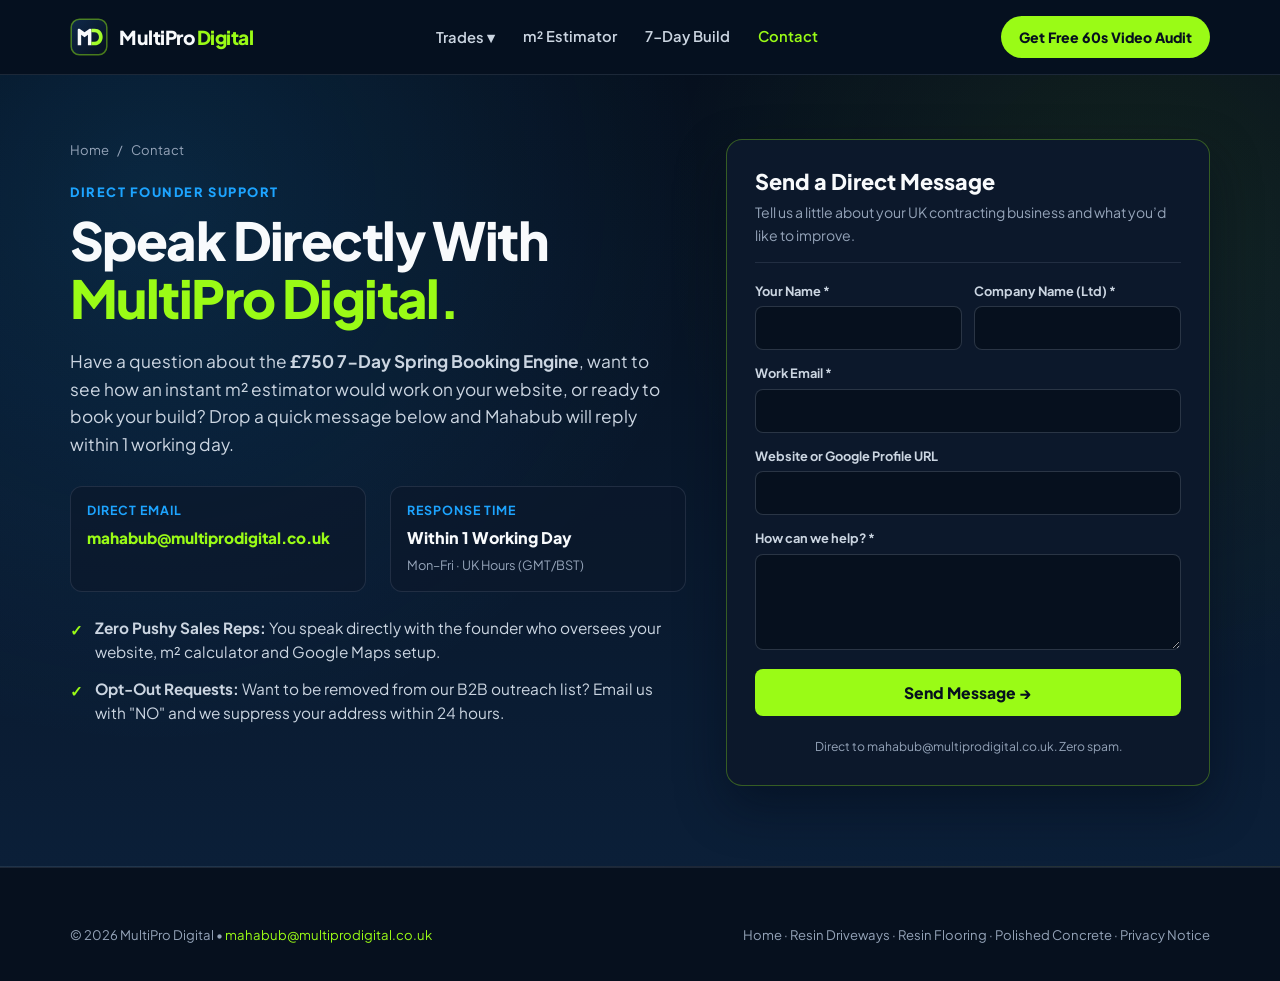
==== contact/index.html @ e1472731 "Remove FAQ from top nav and add dedicated UK Contact page (/contact/)" ====
<!DOCTYPE html>
<html lang="en-GB">
<head>
  <meta charset="UTF-8">
  <meta name="viewport" content="width=device-width, initial-scale=1.0">
  <title>Contact MultiPro Digital | UK Resin Driveway &amp; Flooring Web Specialists</title>
  <meta name="description" content="Get in touch with MultiPro Digital regarding our £750 7-Day Spring Booking Engine, live m² cost estimators, or a free 60-second video audit for your UK surface contracting business.">
  <link rel="canonical" href="https://multiprodigital.co.uk/contact/">
  <link rel="icon" type="image/svg+xml" href="/favicon.svg">
  <link rel="icon" href="/favicon.ico" sizes="any">
  <link rel="apple-touch-icon" href="/apple-touch-icon.png">
  <link rel="preconnect" href="https://fonts.googleapis.com">
  <link rel="preconnect" href="https://fonts.gstatic.com" crossorigin>
  <link href="https://fonts.googleapis.com/css2?family=Plus+Jakarta+Sans:wght@500;600;700;800&display=optional" rel="stylesheet">
  <link rel="stylesheet" href="/styles.css">

  <script type="application/ld+json">
  {
    "@context": "https://schema.org",
    "@type": "BreadcrumbList",
    "itemListElement": [
      { "@type": "ListItem", "position": 1, "name": "Home", "item": "https://multiprodigital.co.uk/" },
      { "@type": "ListItem", "position": 2, "name": "Contact", "item": "https://multiprodigital.co.uk/contact/" }
    ]
  }
  </script>
</head>
<body>
  <header class="site-header">
    <div class="container header-inner">
      <a href="/" class="brand" aria-label="MultiPro Digital Home">
        <img src="/favicon.svg" alt="" width="38" height="38" class="brand-icon" aria-hidden="true">
        <span>MultiPro <span class="brand-accent">Digital</span></span>
      </a>

      <nav class="nav-links" data-nav-links>
        <div class="nav-dropdown">
          <button type="button" class="nav-dropdown-trigger" aria-haspopup="true">Trades ▾</button>
          <div class="nav-dropdown-menu">
            <a href="/resin-driveways/">Resin-Bound Driveways</a>
            <a href="/resin-flooring/">Resin &amp; Epoxy Flooring</a>
            <a href="/polished-concrete/">Polished Concrete &amp; Microcement</a>
          </div>
        </div>
        <a href="/#estimator">m² Estimator</a>
        <a href="/#offer">7-Day Build</a>
        <a href="/contact/" class="active">Contact</a>
      </nav>

      <a href="/#audit" class="header-cta">Get Free 60s Video Audit</a>
      <button class="menu-toggle" type="button" aria-label="Toggle Menu" aria-expanded="false" data-menu-toggle>☰</button>
    </div>
  </header>

  <main>
    <section class="hero">
      <div class="container hero-grid">
        <div>
          <nav class="breadcrumbs" aria-label="Breadcrumb">
            <a href="/">Home</a> <span>/</span> <span>Contact</span>
          </nav>
          <span class="section-kicker">Direct Founder Support</span>
          <h1>Speak Directly With <span class="accent">MultiPro Digital.</span></h1>
          <p class="hero-lead">
            Have a question about the <strong>£750 7-Day Spring Booking Engine</strong>, want to see how an instant m² estimator would work on your website, or ready to book your build? Drop a quick message below and Mahabub will reply within 1 working day.
          </p>

          <div class="grid-2" style="margin-top:24px;">
            <div class="trust-metric">
              <span style="display:block;font-size:0.78rem;text-transform:uppercase;letter-spacing:0.08em;color:var(--trust-blue);font-weight:700;margin-bottom:4px;">Direct Email</span>
              <a href="mailto:mahabub@multiprodigital.co.uk" style="font-size:0.96rem;font-weight:800;color:var(--brand-lime);word-break:break-word;">mahabub@multiprodigital.co.uk</a>
            </div>
            <div class="trust-metric">
              <span style="display:block;font-size:0.78rem;text-transform:uppercase;letter-spacing:0.08em;color:var(--trust-blue);font-weight:700;margin-bottom:4px;">Response Time</span>
              <strong style="font-size:1rem;">Within 1 Working Day</strong>
              <span>Mon–Fri · UK Hours (GMT/BST)</span>
            </div>
          </div>

          <ul class="hero-bullets" style="margin-top:24px;">
            <li><span class="check-icon">✓</span><span><strong>Zero Pushy Sales Reps:</strong> You speak directly with the founder who oversees your website, m² calculator and Google Maps setup.</span></li>
            <li><span class="check-icon">✓</span><span><strong>Opt-Out Requests:</strong> Want to be removed from our B2B outreach list? Email us with "NO" and we suppress your address within 24 hours.</span></li>
          </ul>
        </div>

        <aside class="audit-card">
          <div class="audit-card-header">
            <h2>Send a Direct Message</h2>
            <p>Tell us a little about your UK contracting business and what you’d like to improve.</p>
          </div>

          <form class="form-grid" data-audit-form>
            <input type="hidden" name="_subject" value="New Contact Enquiry (multiprodigital.co.uk/contact)">
            <input type="hidden" name="_template" value="table">
            <input type="hidden" name="_ts" value="">
            <input type="text" name="_honey" class="hp-field" aria-hidden="true" aria-label="Leave blank" tabindex="-1" autocomplete="off">

            <div class="form-row-2">
              <div class="form-field">
                <label for="name">Your Name *</label>
                <input id="name" name="Name" type="text" required>
              </div>
              <div class="form-field">
                <label for="company">Company Name (Ltd) *</label>
                <input id="company" name="Company" type="text" required>
              </div>
            </div>

            <div class="form-field">
              <label for="email">Work Email *</label>
              <input id="email" name="Email" type="email" required>
            </div>

            <div class="form-field">
              <label for="website">Website or Google Profile URL</label>
              <input id="website" name="Website" type="text">
            </div>

            <div class="form-field">
              <label for="message">How can we help? *</label>
              <textarea id="message" name="Message" rows="4" required style="width:100%;padding:11px 13px;background:var(--navy-deep);border:1px solid rgba(148,163,184,0.25);border-radius:var(--radius-sm);color:var(--text-primary);font-size:0.92rem;font-family:inherit;resize:vertical;"></textarea>
            </div>

            <button type="submit" class="btn-primary">Send Message&nbsp;→</button>
            <p class="form-footnote">Direct to mahabub@multiprodigital.co.uk. Zero spam.</p>
            <div class="form-feedback" data-form-feedback></div>
          </form>
        </aside>
      </div>
    </section>
  </main>

  <footer class="site-footer">
    <div class="container">
      <div class="footer-bottom">
        <span>© 2026 MultiPro Digital • <a href="mailto:mahabub@multiprodigital.co.uk" style="color:var(--brand-lime);">mahabub@multiprodigital.co.uk</a></span>
        <span><a href="/">Home</a> · <a href="/resin-driveways/">Resin Driveways</a> · <a href="/resin-flooring/">Resin Flooring</a> · <a href="/polished-concrete/">Polished Concrete</a> · <a href="/privacy-policy/">Privacy Notice</a></span>
      </div>
    </div>
  </footer>

  <script src="/app.js" defer></script>
</body>
</html>
---- styles.css ----
:root {
  --navy-bg: #0b1f38;
  --navy-deep: #06101e;
  --slate-card: #0c182b;
  --slate-border: rgba(148, 163, 184, 0.16);
  --brand-lime: #9afb16;
  --brand-lime-hover: #b2ff4a;
  --trust-blue: #1da4ff;
  --text-primary: #f8fafc;
  --text-secondary: #cbd5e1;
  --text-muted: #94a3b8;
  --danger: #ef4444;
  --radius-lg: 16px;
  --radius-md: 12px;
  --radius-sm: 8px;
  --shadow-card: 0 20px 50px rgba(2, 8, 23, 0.45);
  --max-width: 1180px;
}

*, *::before, *::after {
  box-sizing: border-box;
  margin: 0;
  padding: 0;
}

html {
  scroll-behavior: smooth;
  font-size: 16px;
}

body {
  font-family: 'Plus Jakarta Sans', 'Inter', -apple-system, BlinkMacSystemFont, 'Segoe UI', Roboto, sans-serif;
  background-color: var(--navy-bg);
  color: var(--text-primary);
  line-height: 1.6;
  -webkit-font-smoothing: antialiased;
  overflow-x: hidden;
}

a {
  color: inherit;
  text-decoration: none;
}

img {
  max-width: 100%;
  display: block;
}

.container {
  width: 100%;
  max-width: var(--max-width);
  margin: 0 auto;
  padding: 0 20px;
}

/* Header */
.site-header {
  position: sticky;
  top: 0;
  z-index: 100;
  background: rgba(6, 16, 30, 0.92);
  backdrop-filter: blur(14px);
  border-bottom: 1px solid var(--slate-border);
}

.header-inner {
  display: flex;
  align-items: center;
  justify-content: space-between;
  height: 74px;
  gap: 20px;
}

.brand {
  display: inline-flex;
  align-items: center;
  gap: 11px;
  font-weight: 800;
  font-size: 1.2rem;
  letter-spacing: -0.025em;
  color: var(--text-primary);
  white-space: nowrap;
}

.brand-icon {
  width: 38px;
  height: 38px;
  flex-shrink: 0;
  display: block;
}

.brand-accent {
  color: var(--brand-lime);
}

.nav-links {
  display: flex;
  align-items: center;
  gap: 28px;
  font-size: 0.92rem;
  font-weight: 600;
  color: var(--text-secondary);
}

.nav-links a:hover,
.nav-links a.active {
  color: var(--brand-lime);
}

.nav-dropdown {
  position: relative;
}

.nav-dropdown-trigger {
  background: transparent;
  border: none;
  color: var(--text-secondary);
  font-family: inherit;
  font-size: 0.92rem;
  font-weight: 600;
  cursor: pointer;
  display: inline-flex;
  align-items: center;
  gap: 5px;
  padding: 6px 0;
}

.nav-dropdown-trigger:hover {
  color: var(--brand-lime);
}

.nav-dropdown-menu {
  position: absolute;
  top: 100%;
  left: -12px;
  min-width: 240px;
  padding: 10px;
  margin-top: 6px;
  background: var(--navy-deep);
  border: 1px solid var(--slate-border);
  border-radius: var(--radius-md);
  box-shadow: var(--shadow-card);
  display: none;
  flex-direction: column;
  gap: 4px;
  z-index: 120;
}

.nav-dropdown-menu::before {
  content: "";
  position: absolute;
  top: -10px;
  left: 0;
  right: 0;
  height: 10px;
}

.nav-dropdown:hover .nav-dropdown-menu,
.nav-dropdown:focus-within .nav-dropdown-menu {
  display: flex;
}

.nav-dropdown-menu a {
  padding: 9px 12px;
  border-radius: 7px;
  font-size: 0.88rem;
  color: var(--text-secondary);
  transition: background 0.15s ease, color 0.15s ease;
}

.nav-dropdown-menu a:hover {
  background: rgba(154, 251, 22, 0.08);
  color: var(--brand-lime);
}

.header-cta {
  display: inline-flex;
  align-items: center;
  gap: 8px;
  padding: 10px 18px;
  background: var(--brand-lime);
  color: var(--navy-deep);
  font-weight: 800;
  font-size: 0.88rem;
  border-radius: 999px;
  transition: transform 0.15s ease, background 0.15s ease;
  white-space: nowrap;
}

.header-cta:hover {
  background: var(--brand-lime-hover);
  transform: translateY(-1px);
}

.menu-toggle {
  display: none;
  background: transparent;
  border: 1px solid var(--slate-border);
  color: var(--text-primary);
  padding: 8px 12px;
  border-radius: 8px;
  font-size: 1.1rem;
  cursor: pointer;
}

/* Badges & Pills */
.status-badge {
  display: inline-flex;
  align-items: center;
  gap: 10px;
  padding: 7px 14px;
  background: rgba(154, 251, 22, 0.1);
  border: 1px solid rgba(154, 251, 22, 0.32);
  border-radius: 999px;
  color: var(--brand-lime);
  font-size: 0.82rem;
  font-weight: 700;
  letter-spacing: 0.02em;
  margin-bottom: 20px;
}

.pulse-dot {
  width: 9px;
  height: 9px;
  border-radius: 50%;
  background: var(--brand-lime);
  box-shadow: 0 0 0 0 rgba(154, 251, 22, 0.7);
  animation: pulse 2s infinite;
}

@keyframes pulse {
  0% { box-shadow: 0 0 0 0 rgba(154, 251, 22, 0.7); }
  70% { box-shadow: 0 0 0 9px rgba(154, 251, 22, 0); }
  100% { box-shadow: 0 0 0 0 rgba(154, 251, 22, 0); }
}

.section-kicker {
  display: inline-block;
  font-size: 0.8rem;
  font-weight: 800;
  text-transform: uppercase;
  letter-spacing: 0.12em;
  color: var(--trust-blue);
  margin-bottom: 10px;
}

/* Hero */
.hero {
  padding: 64px 0 80px;
  background:
    radial-gradient(circle at 12% 15%, rgba(29, 164, 255, 0.14), transparent 42%),
    radial-gradient(circle at 88% 20%, rgba(154, 251, 22, 0.08), transparent 36%),
    linear-gradient(180deg, var(--navy-deep) 0%, var(--navy-bg) 100%);
  border-bottom: 1px solid var(--slate-border);
}

.hero-grid {
  display: grid;
  grid-template-columns: 1.12fr 0.88fr;
  gap: 40px;
  align-items: start;
}

.hero h1 {
  font-size: clamp(2.1rem, 4.1vw, 3.35rem);
  font-weight: 800;
  line-height: 1.1;
  letter-spacing: -0.03em;
  margin-bottom: 20px;
}

.hero h1 .accent {
  color: var(--brand-lime);
}

.hero-lead {
  font-size: 1.08rem;
  color: var(--text-secondary);
  margin-bottom: 28px;
  max-width: 600px;
}

.hero-bullets {
  list-style: none;
  display: grid;
  gap: 12px;
  margin-bottom: 30px;
}

.hero-bullets li {
  display: flex;
  align-items: flex-start;
  gap: 12px;
  color: var(--text-secondary);
  font-size: 0.96rem;
}

.check-icon {
  color: var(--brand-lime);
  font-weight: 900;
  flex-shrink: 0;
  margin-top: 2px;
}

.hero-trust-strip {
  display: grid;
  grid-template-columns: repeat(3, 1fr);
  gap: 14px;
  padding-top: 22px;
  border-top: 1px solid var(--slate-border);
}

.trust-metric {
  background: rgba(12, 24, 43, 0.72);
  border: 1px solid var(--slate-border);
  border-radius: var(--radius-md);
  padding: 14px 16px;
}

.trust-metric strong {
  display: block;
  font-size: 1.25rem;
  font-weight: 800;
  color: var(--text-primary);
}

.trust-metric span {
  font-size: 0.8rem;
  color: var(--text-muted);
}

/* Right-Aligned Hero Claim Form */
.audit-card {
  background: var(--slate-card);
  border: 1px solid rgba(154, 251, 22, 0.3);
  border-radius: var(--radius-lg);
  padding: 28px;
  box-shadow: var(--shadow-card);
  position: relative;
}

.audit-card-header {
  margin-bottom: 18px;
  padding-bottom: 16px;
  border-bottom: 1px solid var(--slate-border);
}

.audit-card-header h2 {
  font-size: 1.35rem;
  font-weight: 800;
  line-height: 1.25;
  margin-bottom: 6px;
}

.audit-card-header p {
  font-size: 0.88rem;
  color: var(--text-muted);
}

.form-grid {
  display: grid;
  gap: 13px;
}

.form-row-2 {
  display: grid;
  grid-template-columns: 1fr 1fr;
  gap: 12px;
}

.form-field label {
  display: block;
  font-size: 0.8rem;
  font-weight: 700;
  color: var(--text-secondary);
  margin-bottom: 5px;
}

.form-field input,
.form-field select {
  width: 100%;
  height: 44px;
  padding: 10px 13px;
  background: var(--navy-deep);
  border: 1px solid rgba(148, 163, 184, 0.25);
  border-radius: var(--radius-sm);
  color: var(--text-primary);
  font-size: 0.91rem;
  font-family: inherit;
  transition: border-color 0.15s ease, box-shadow 0.15s ease;
}

.form-field input:focus,
.form-field select:focus {
  outline: none;
  border-color: var(--brand-lime);
  box-shadow: 0 0 0 3px rgba(154, 251, 22, 0.14);
}

.btn-primary {
  width: 100%;
  padding: 14px 20px;
  background: var(--brand-lime);
  color: var(--navy-deep);
  border: none;
  border-radius: var(--radius-sm);
  font-family: inherit;
  font-size: 0.98rem;
  font-weight: 800;
  cursor: pointer;
  transition: transform 0.15s ease, background 0.15s ease;
  display: inline-flex;
  align-items: center;
  justify-content: center;
  gap: 8px;
}

.btn-primary:hover {
  background: var(--brand-lime-hover);
  transform: translateY(-1px);
}

.btn-secondary {
  display: inline-flex;
  align-items: center;
  justify-content: center;
  gap: 8px;
  padding: 13px 22px;
  background: transparent;
  color: var(--text-primary);
  border: 1px solid rgba(29, 164, 255, 0.45);
  border-radius: var(--radius-sm);
  font-weight: 700;
  font-size: 0.94rem;
  transition: background 0.15s ease, border-color 0.15s ease;
}

.btn-secondary:hover {
  background: rgba(29, 164, 255, 0.12);
  border-color: var(--trust-blue);
}

.form-footnote {
  font-size: 0.76rem;
  color: var(--text-muted);
  text-align: center;
  margin-top: 8px;
}

.form-feedback {
  display: none;
  margin-top: 14px;
  padding: 14px;
  border-radius: var(--radius-sm);
  font-size: 0.88rem;
  font-weight: 600;
}

.form-feedback.success {
  display: block;
  background: rgba(154, 251, 22, 0.12);
  border: 1px solid rgba(154, 251, 22, 0.4);
  color: var(--brand-lime);
}

.form-feedback.error {
  display: block;
  background: rgba(239, 68, 68, 0.12);
  border: 1px solid rgba(239, 68, 68, 0.4);
  color: #fca5a5;
}

.hp-field {
  position: absolute;
  left: -9999px;
  opacity: 0;
  pointer-events: none;
}

/* Sections */
.section {
  padding: 80px 0;
}

.section-dark {
  background: var(--navy-deep);
  border-top: 1px solid var(--slate-border);
  border-bottom: 1px solid var(--slate-border);
}

.section-header {
  max-width: 720px;
  margin-bottom: 44px;
}

.section-header.center {
  text-align: center;
  margin-left: auto;
  margin-right: auto;
}

.section-header h2 {
  font-size: clamp(1.75rem, 3vw, 2.45rem);
  font-weight: 800;
  line-height: 1.18;
  letter-spacing: -0.025em;
  margin-bottom: 14px;
}

.section-header p {
  color: var(--text-secondary);
  font-size: 1.02rem;
}

/* Estimator Widget */
.estimator-shell {
  background: var(--slate-card);
  border: 1px solid rgba(29, 164, 255, 0.28);
  border-radius: var(--radius-lg);
  padding: 34px;
  box-shadow: var(--shadow-card);
}

.trade-tabs {
  display: flex;
  flex-wrap: wrap;
  gap: 10px;
  margin-bottom: 28px;
}

.trade-tab {
  padding: 10px 18px;
  background: var(--navy-deep);
  border: 1px solid var(--slate-border);
  border-radius: 999px;
  color: var(--text-secondary);
  font-family: inherit;
  font-size: 0.88rem;
  font-weight: 700;
  cursor: pointer;
  transition: all 0.15s ease;
}

.trade-tab.active {
  background: var(--brand-lime);
  color: var(--navy-deep);
  border-color: var(--brand-lime);
}

.estimator-grid {
  display: grid;
  grid-template-columns: 1.15fr 0.85fr;
  gap: 32px;
  align-items: center;
}

.est-controls {
  display: grid;
  gap: 22px;
}

.est-label-row {
  display: flex;
  justify-content: space-between;
  align-items: baseline;
  margin-bottom: 8px;
}

.est-label-row label {
  font-size: 0.9rem;
  font-weight: 700;
  color: var(--text-secondary);
}

.est-area-readout {
  font-size: 1.35rem;
  font-weight: 800;
  color: var(--brand-lime);
}

.range-slider {
  width: 100%;
  accent-color: var(--brand-lime);
  height: 8px;
  cursor: pointer;
}

.range-scale {
  display: flex;
  justify-content: space-between;
  font-size: 0.78rem;
  color: var(--text-muted);
  margin-top: 6px;
}

.spec-options {
  display: grid;
  grid-template-columns: 1fr 1fr;
  gap: 10px;
  min-height: 76px;
}

.spec-btn {
  padding: 12px 14px;
  background: var(--navy-deep);
  border: 1px solid var(--slate-border);
  border-radius: var(--radius-sm);
  color: var(--text-secondary);
  text-align: left;
  cursor: pointer;
  font-family: inherit;
  transition: all 0.15s ease;
}

.spec-btn strong {
  display: block;
  font-size: 0.88rem;
  color: var(--text-primary);
  margin-bottom: 2px;
}

.spec-btn span {
  font-size: 0.76rem;
  color: var(--text-muted);
}

.spec-btn.active {
  border-color: var(--trust-blue);
  background: rgba(29, 164, 255, 0.1);
}

.est-output {
  background: var(--navy-deep);
  border: 1px solid rgba(154, 251, 22, 0.28);
  border-radius: var(--radius-md);
  padding: 28px;
  text-align: center;
}

.est-output-tag {
  font-size: 0.78rem;
  font-weight: 800;
  text-transform: uppercase;
  letter-spacing: 0.1em;
  color: var(--trust-blue);
  margin-bottom: 8px;
}

.est-price-range {
  font-size: clamp(1.9rem, 3.2vw, 2.55rem);
  font-weight: 900;
  color: var(--brand-lime);
  letter-spacing: -0.02em;
  margin-bottom: 8px;
}

.est-rate-detail {
  font-size: 0.88rem;
  color: var(--text-secondary);
  margin-bottom: 18px;
}

.est-why-box {
  background: rgba(29, 164, 255, 0.08);
  border: 1px solid rgba(29, 164, 255, 0.22);
  border-radius: var(--radius-sm);
  padding: 13px;
  font-size: 0.84rem;
  color: var(--text-secondary);
  margin-bottom: 20px;
  text-align: left;
  min-height: 76px;
}

/* Cards & Grids */
.grid-3 {
  display: grid;
  grid-template-columns: repeat(3, 1fr);
  gap: 22px;
}

.grid-2 {
  display: grid;
  grid-template-columns: repeat(2, 1fr);
  gap: 24px;
}

.card {
  background: var(--slate-card);
  border: 1px solid var(--slate-border);
  border-radius: var(--radius-lg);
  padding: 28px;
  display: flex;
  flex-direction: column;
  justify-content: space-between;
  transition: transform 0.18s ease, border-color 0.18s ease;
}

.card:hover {
  transform: translateY(-3px);
  border-color: rgba(154, 251, 22, 0.35);
}

.card-tag {
  display: inline-block;
  font-size: 0.75rem;
  font-weight: 800;
  text-transform: uppercase;
  letter-spacing: 0.08em;
  color: var(--brand-lime);
  background: rgba(154, 251, 22, 0.08);
  padding: 5px 10px;
  border-radius: 6px;
  margin-bottom: 14px;
  width: fit-content;
}

.card h3 {
  font-size: 1.25rem;
  font-weight: 800;
  margin-bottom: 10px;
}

.card p {
  font-size: 0.94rem;
  color: var(--text-secondary);
  margin-bottom: 18px;
}

.card-link {
  color: var(--trust-blue);
  font-weight: 700;
  font-size: 0.92rem;
  display: inline-flex;
  align-items: center;
  gap: 6px;
}

.card-link:hover {
  color: var(--brand-lime);
}

/* £750 Offer Box */
.offer-shell {
  background: linear-gradient(145deg, var(--slate-card), var(--navy-deep));
  border: 2px solid rgba(154, 251, 22, 0.45);
  border-radius: var(--radius-lg);
  padding: 40px;
  box-shadow: var(--shadow-card);
}

.offer-top {
  display: flex;
  flex-wrap: wrap;
  justify-content: space-between;
  align-items: center;
  gap: 20px;
  padding-bottom: 26px;
  margin-bottom: 28px;
  border-bottom: 1px solid var(--slate-border);
}

.price-tag {
  text-align: right;
}

.price-tag .price {
  font-size: 2.8rem;
  font-weight: 900;
  color: var(--brand-lime);
  line-height: 1;
}

.price-tag .terms {
  display: block;
  font-size: 0.85rem;
  color: var(--text-secondary);
  margin-top: 6px;
}

.sprint-steps {
  display: grid;
  grid-template-columns: repeat(4, 1fr);
  gap: 16px;
  margin-bottom: 28px;
}

.sprint-step {
  background: rgba(6, 16, 30, 0.72);
  border: 1px solid var(--slate-border);
  border-radius: var(--radius-md);
  padding: 18px;
}

.sprint-day {
  font-size: 0.76rem;
  font-weight: 800;
  color: var(--trust-blue);
  text-transform: uppercase;
  letter-spacing: 0.08em;
  margin-bottom: 6px;
}

.sprint-step h3 {
  font-size: 0.98rem;
  font-weight: 800;
  margin-bottom: 6px;
}

.sprint-step p {
  font-size: 0.84rem;
  color: var(--text-muted);
}

/* Comparison Table */
.table-wrap {
  overflow-x: auto;
  border-radius: var(--radius-lg);
  border: 1px solid var(--slate-border);
  background: var(--slate-card);
}

.comp-table {
  width: 100%;
  border-collapse: collapse;
  min-width: 640px;
}

.comp-table th,
.comp-table td {
  padding: 16px 20px;
  text-align: left;
  border-bottom: 1px solid var(--slate-border);
  font-size: 0.92rem;
}

.comp-table th {
  background: var(--navy-deep);
  font-weight: 800;
  color: var(--text-primary);
}

.comp-table th.highlight,
.comp-table td.highlight {
  background: rgba(154, 251, 22, 0.07);
}

.comp-table th.highlight {
  color: var(--brand-lime);
}

.good { color: var(--brand-lime); font-weight: 700; }
.bad { color: #f87171; }

/* FAQ Accordion */
.faq-list {
  display: grid;
  gap: 12px;
  max-width: 840px;
  margin: 0 auto;
}

.faq-item {
  background: var(--slate-card);
  border: 1px solid var(--slate-border);
  border-radius: var(--radius-md);
  overflow: hidden;
}

.faq-question {
  width: 100%;
  background: transparent;
  border: none;
  color: var(--text-primary);
  font-family: inherit;
  font-size: 1rem;
  font-weight: 700;
  text-align: left;
  padding: 20px 24px;
  display: flex;
  justify-content: space-between;
  align-items: center;
  gap: 16px;
  cursor: pointer;
}

.faq-question span.plus {
  color: var(--brand-lime);
  font-size: 1.35rem;
  font-weight: 400;
  transition: transform 0.2s ease;
}

.faq-item.open .faq-question span.plus {
  transform: rotate(45deg);
}

.faq-answer {
  max-height: 0;
  overflow: hidden;
  transition: max-height 0.25s ease;
}

.faq-answer p {
  padding: 0 24px 20px;
  color: var(--text-secondary);
  font-size: 0.94rem;
}

/* Breadcrumbs */
.breadcrumbs {
  display: flex;
  align-items: center;
  gap: 8px;
  font-size: 0.82rem;
  color: var(--text-muted);
  margin-bottom: 18px;
}

.breadcrumbs a:hover {
  color: var(--brand-lime);
}

/* Footer */
.site-footer {
  background: var(--navy-deep);
  border-top: 1px solid var(--slate-border);
  padding: 56px 0 36px;
}

.footer-grid {
  display: grid;
  grid-template-columns: 1.4fr 1fr 1fr;
  gap: 36px;
  padding-bottom: 34px;
  border-bottom: 1px solid var(--slate-border);
  margin-bottom: 24px;
}

.footer-col h3 {
  font-size: 0.9rem;
  font-weight: 800;
  text-transform: uppercase;
  letter-spacing: 0.08em;
  color: var(--text-primary);
  margin-bottom: 14px;
}

.footer-links {
  list-style: none;
  display: grid;
  gap: 10px;
  font-size: 0.9rem;
  color: var(--text-muted);
}

.footer-links a:hover {
  color: var(--brand-lime);
}

.footer-bottom {
  display: flex;
  flex-wrap: wrap;
  justify-content: space-between;
  gap: 12px;
  font-size: 0.82rem;
  color: var(--text-muted);
}

/* Legal Prose */
.legal-content {
  max-width: 820px;
  margin: 0 auto;
  background: var(--slate-card);
  border: 1px solid var(--slate-border);
  border-radius: var(--radius-lg);
  padding: 36px;
}

.legal-content h2 {
  font-size: 1.25rem;
  margin: 26px 0 10px;
  color: var(--brand-lime);
}

.legal-content p,
.legal-content li {
  color: var(--text-secondary);
  font-size: 0.95rem;
  margin-bottom: 10px;
}

.legal-content ul {
  padding-left: 20px;
  margin-bottom: 14px;
}

/* Responsive */
@media (max-width: 960px) {
  .hero-grid,
  .estimator-grid,
  .grid-3,
  .sprint-steps,
  .footer-grid {
    grid-template-columns: 1fr;
  }

  .price-tag {
    text-align: left;
  }

  .nav-links {
    display: none;
    position: absolute;
    top: 74px;
    left: 0;
    right: 0;
    background: var(--navy-deep);
    border-bottom: 1px solid var(--slate-border);
    flex-direction: column;
    padding: 20px;
    gap: 16px;
  }

  .nav-links.open {
    display: flex;
  }

  .nav-dropdown {
    width: 100%;
    text-align: center;
  }

  .nav-dropdown-menu {
    position: static;
    display: flex;
    box-shadow: none;
    border: none;
    background: transparent;
    padding: 4px 0 0;
    margin-top: 4px;
  }

  .menu-toggle {
    display: inline-flex;
  }

  .header-cta {
    display: none;
  }
}

@media (max-width: 600px) {
  .hero {
    padding: 40px 0 56px;
  }

  .section {
    padding: 56px 0;
  }

  .form-row-2,
  .spec-options,
  .hero-trust-strip,
  .grid-2 {
    grid-template-columns: 1fr;
  }

  .audit-card,
  .estimator-shell,
  .offer-shell {
    padding: 22px;
  }
}
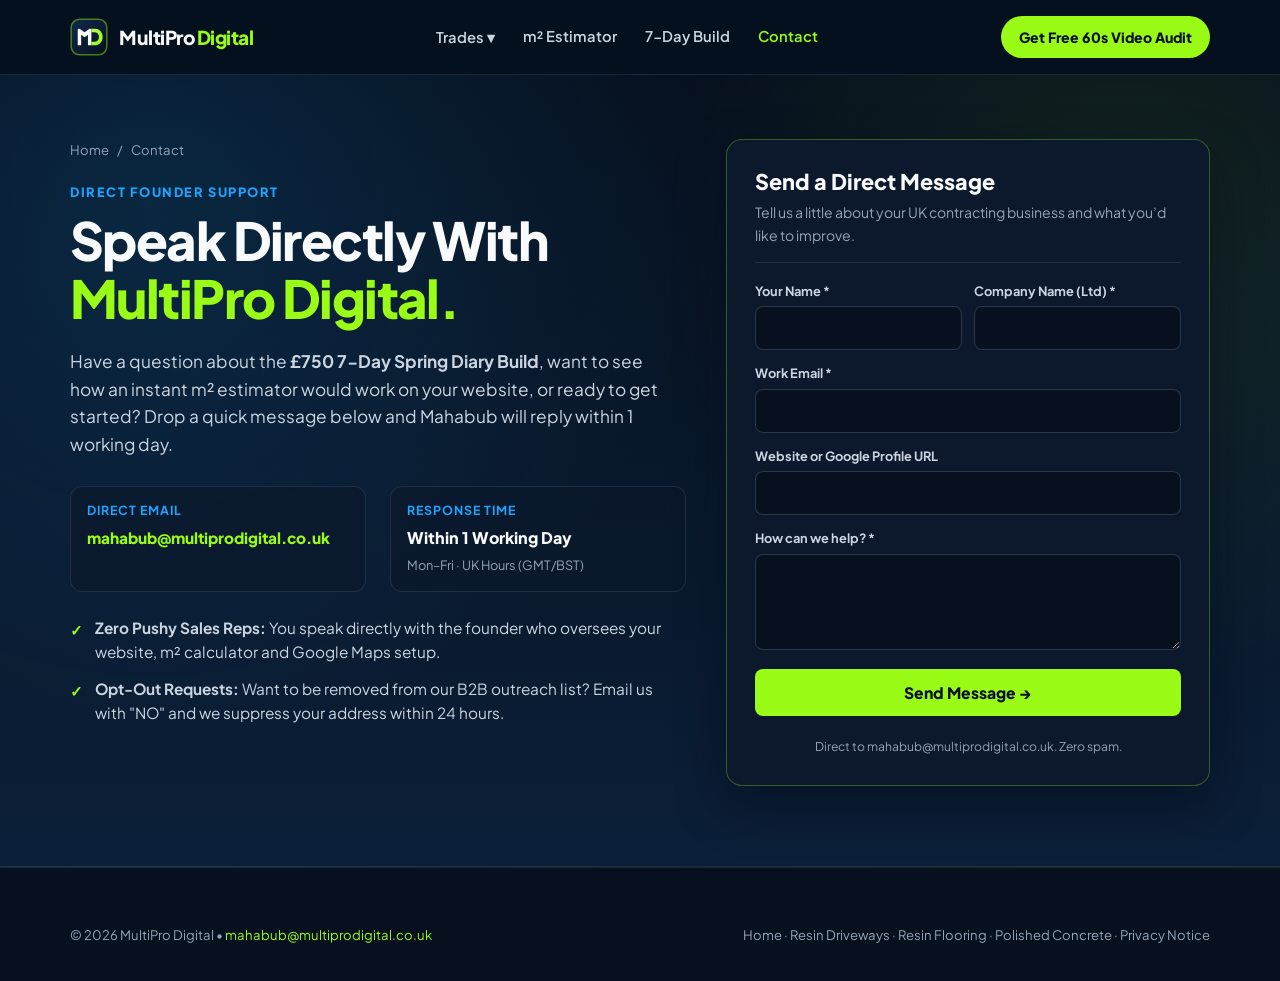
==== commit ae80da9f: "Remove all SEO/marketing jargon across UK site; rewrite in straight UK surface contractor language" ====
--- a/contact/index.html
+++ b/contact/index.html
@@ -62,7 +62,7 @@
           <span class="section-kicker">Direct Founder Support</span>
           <h1>Speak Directly With <span class="accent">MultiPro Digital.</span></h1>
           <p class="hero-lead">
-            Have a question about the <strong>£750 7-Day Spring Booking Engine</strong>, want to see how an instant m² estimator would work on your website, or ready to book your build? Drop a quick message below and Mahabub will reply within 1 working day.
+            Have a question about the <strong>£750 7-Day Spring Diary Build</strong>, want to see how an instant m² estimator would work on your website, or ready to get started? Drop a quick message below and Mahabub will reply within 1 working day.
           </p>
 
           <div class="grid-2" style="margin-top:24px;">
--- a/styles.css
+++ b/styles.css
@@ -471,6 +471,110 @@
   color: #fca5a5;
 }
 
+/* Modern Confirmation State */
+@keyframes confirmPop {
+  0% { opacity: 0; transform: translateY(10px) scale(0.98); }
+  100% { opacity: 1; transform: translateY(0) scale(1); }
+}
+
+.confirm-panel {
+  animation: confirmPop 0.35s cubic-bezier(0.16, 1, 0.3, 1) forwards;
+  text-align: center;
+  padding: 10px 4px 4px;
+}
+
+.confirm-icon-wrap {
+  width: 62px;
+  height: 62px;
+  margin: 0 auto 18px;
+  border-radius: 50%;
+  background: rgba(154, 251, 22, 0.14);
+  border: 2px solid rgba(154, 251, 22, 0.55);
+  box-shadow: 0 0 28px rgba(154, 251, 22, 0.22);
+  display: flex;
+  align-items: center;
+  justify-content: center;
+  color: var(--brand-lime);
+}
+
+.confirm-panel h3 {
+  font-size: 1.35rem;
+  font-weight: 800;
+  color: var(--text-primary);
+  margin-bottom: 8px;
+  line-height: 1.25;
+}
+
+.confirm-lead {
+  font-size: 0.9rem;
+  color: var(--text-secondary);
+  margin-bottom: 20px;
+  line-height: 1.55;
+}
+
+.confirm-lead strong {
+  color: var(--text-primary);
+}
+
+.confirm-steps {
+  background: var(--navy-deep);
+  border: 1px solid var(--slate-border);
+  border-radius: var(--radius-md);
+  padding: 16px 18px;
+  text-align: left;
+  display: grid;
+  gap: 12px;
+  margin-bottom: 18px;
+}
+
+.confirm-step {
+  display: flex;
+  align-items: flex-start;
+  gap: 11px;
+  font-size: 0.84rem;
+  color: var(--text-secondary);
+}
+
+.confirm-num {
+  width: 22px;
+  height: 22px;
+  border-radius: 50%;
+  background: rgba(29, 164, 255, 0.16);
+  border: 1px solid rgba(29, 164, 255, 0.4);
+  color: var(--trust-blue);
+  font-size: 0.74rem;
+  font-weight: 800;
+  display: inline-flex;
+  align-items: center;
+  justify-content: center;
+  flex-shrink: 0;
+  margin-top: 1px;
+}
+
+.confirm-step strong {
+  color: var(--text-primary);
+  display: block;
+  font-size: 0.85rem;
+}
+
+.confirm-reset-btn {
+  background: transparent;
+  border: 1px solid var(--slate-border);
+  color: var(--text-muted);
+  font-family: inherit;
+  font-size: 0.82rem;
+  font-weight: 600;
+  padding: 8px 16px;
+  border-radius: 999px;
+  cursor: pointer;
+  transition: color 0.15s ease, border-color 0.15s ease;
+}
+
+.confirm-reset-btn:hover {
+  color: var(--brand-lime);
+  border-color: rgba(154, 251, 22, 0.4);
+}
+
 .hp-field {
   position: absolute;
   left: -9999px;
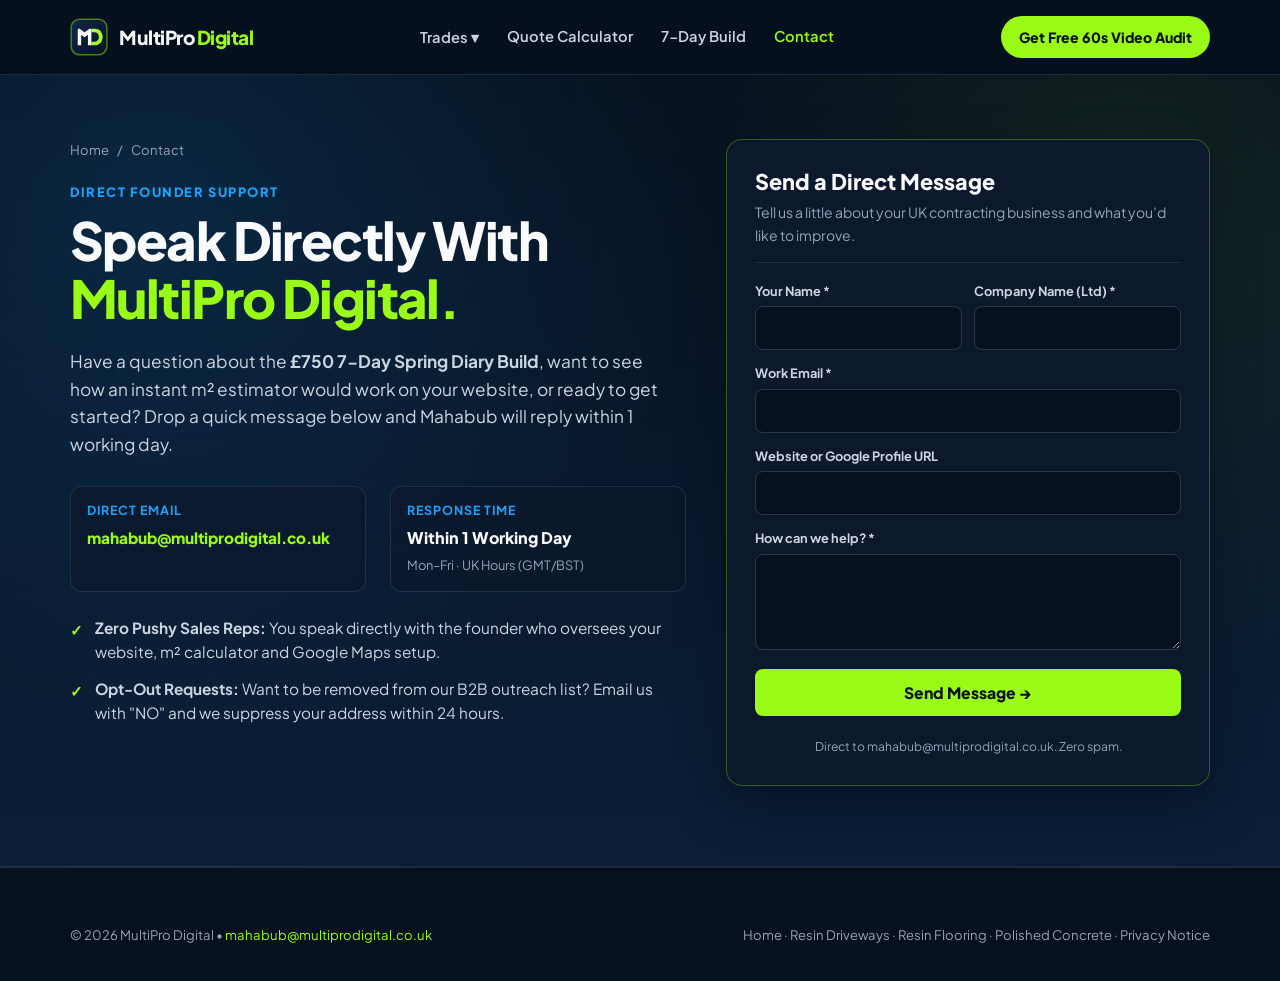
==== commit 842c2b38: "Add dedicated /estimator/ Quote Calculator page and update navbar links" ====
--- a/contact/index.html
+++ b/contact/index.html
@@ -42,7 +42,7 @@
             <a href="/polished-concrete/">Polished Concrete &amp; Microcement</a>
           </div>
         </div>
-        <a href="/#estimator">m² Estimator</a>
+        <a href="/estimator/">Quote Calculator</a>
         <a href="/#offer">7-Day Build</a>
         <a href="/contact/" class="active">Contact</a>
       </nav>
--- a/styles.css
+++ b/styles.css
@@ -1155,6 +1155,72 @@
   }
 }
 
+@media (max-width: 768px) {
+  .table-wrap {
+    overflow: visible;
+    border: none;
+    background: transparent;
+  }
+
+  .comp-table {
+    min-width: 0;
+    width: 100%;
+    display: block;
+  }
+
+  .comp-table thead {
+    display: none;
+  }
+
+  .comp-table tbody {
+    display: grid;
+    gap: 14px;
+  }
+
+  .comp-table tr {
+    display: block;
+    background: var(--slate-card);
+    border: 1px solid var(--slate-border);
+    border-radius: var(--radius-md);
+    overflow: hidden;
+  }
+
+  .comp-table td {
+    display: block;
+    width: 100%;
+    padding: 12px 16px;
+    border-bottom: 1px solid var(--slate-border);
+    font-size: 0.9rem;
+  }
+
+  .comp-table td:last-child {
+    border-bottom: none;
+  }
+
+  .comp-table td.comp-metric {
+    background: var(--navy-deep);
+    color: var(--text-primary);
+    font-size: 0.95rem;
+    padding: 13px 16px;
+    border-bottom: 1px solid rgba(154, 251, 22, 0.2);
+  }
+
+  .comp-table td[data-label]::before {
+    content: attr(data-label);
+    display: block;
+    font-size: 0.72rem;
+    font-weight: 800;
+    text-transform: uppercase;
+    letter-spacing: 0.06em;
+    color: var(--text-muted);
+    margin-bottom: 4px;
+  }
+
+  .comp-table td.highlight[data-label]::before {
+    color: var(--brand-lime);
+  }
+}
+
 @media (max-width: 600px) {
   .hero {
     padding: 40px 0 56px;
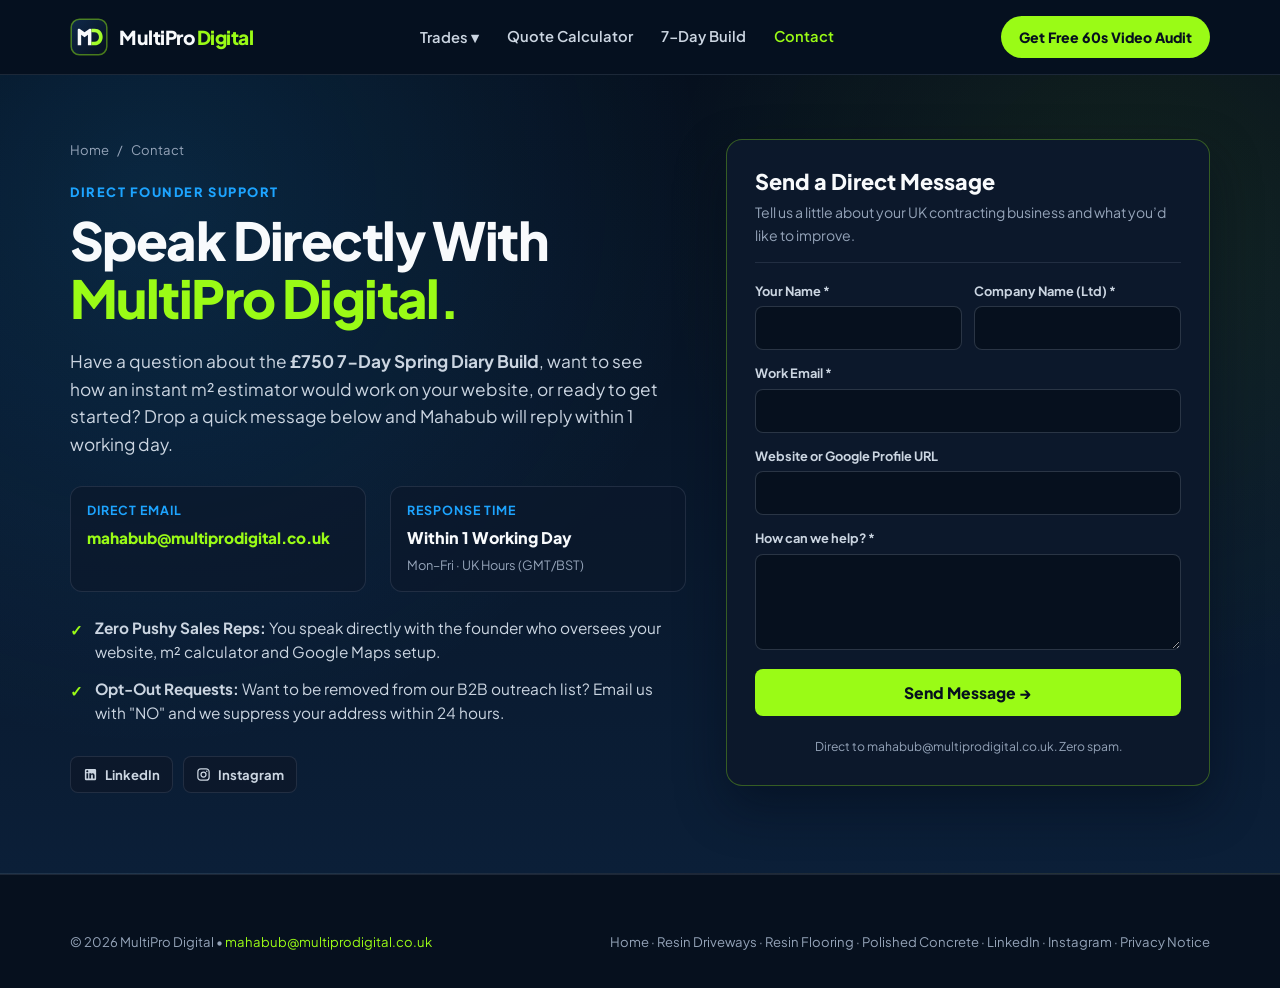
==== commit 8f071142: "Add LinkedIn and Instagram profile links across footer, contact page, and JSON-LD sameAs" ====
--- a/contact/index.html
+++ b/contact/index.html
@@ -81,6 +81,17 @@
             <li><span class="check-icon">✓</span><span><strong>Zero Pushy Sales Reps:</strong> You speak directly with the founder who oversees your website, m² calculator and Google Maps setup.</span></li>
             <li><span class="check-icon">✓</span><span><strong>Opt-Out Requests:</strong> Want to be removed from our B2B outreach list? Email us with "NO" and we suppress your address within 24 hours.</span></li>
           </ul>
+
+          <div class="social-links" style="margin-top:22px;" aria-label="MultiPro Digital social profiles">
+            <a class="social-link" href="https://www.linkedin.com/in/mahabub-kabir/" target="_blank" rel="noopener noreferrer" aria-label="MultiPro Digital on LinkedIn">
+              <svg viewBox="0 0 24 24" aria-hidden="true"><path d="M19 3a2 2 0 0 1 2 2v14a2 2 0 0 1-2 2H5a2 2 0 0 1-2-2V5a2 2 0 0 1 2-2h14m-.5 15.5v-5.3a3.26 3.26 0 0 0-3.26-3.26c-.85 0-1.84.52-2.28 1.3v-1.11h-2.79v8.37h2.79v-4.93c0-.77.62-1.4 1.39-1.4a1.4 1.4 0 0 1 1.4 1.4v4.93h2.75M6.88 8.56a1.68 1.68 0 0 0 1.68-1.68c0-.93-.75-1.69-1.68-1.69a1.69 1.69 0 0 0-1.69 1.69c0 .93.76 1.68 1.69 1.68m1.39 9.94v-8.37H5.5v8.37h2.77z"/></svg>
+              <span>LinkedIn</span>
+            </a>
+            <a class="social-link" href="https://www.instagram.com/multiprodigitalagency/" target="_blank" rel="noopener noreferrer" aria-label="MultiPro Digital on Instagram">
+              <svg viewBox="0 0 24 24" aria-hidden="true"><path d="M7.8 2h8.4C19.4 2 22 4.6 22 7.8v8.4a5.8 5.8 0 0 1-5.8 5.8H7.8C4.6 22 2 19.4 2 16.2V7.8A5.8 5.8 0 0 1 7.8 2m-.2 2A3.6 3.6 0 0 0 4 7.6v8.8C4 18.39 5.61 20 7.6 20h8.8a3.6 3.6 0 0 0 3.6-3.6V7.6C20 5.61 18.39 4 16.4 4H7.6m9.65 1.5a1.25 1.25 0 0 1 1.25 1.25A1.25 1.25 0 0 1 17.25 8 1.25 1.25 0 0 1 16 6.75a1.25 1.25 0 0 1 1.25-1.25M12 7a5 5 0 0 1 5 5 5 5 0 0 1-5 5 5 5 0 0 1-5-5 5 5 0 0 1 5-5m0 2a3 3 0 0 0-3 3 3 3 0 0 0 3 3 3 3 0 0 0 3-3 3 3 0 0 0-3-3z"/></svg>
+              <span>Instagram</span>
+            </a>
+          </div>
         </div>
 
         <aside class="audit-card">
@@ -134,7 +145,7 @@
     <div class="container">
       <div class="footer-bottom">
         <span>© 2026 MultiPro Digital • <a href="mailto:mahabub@multiprodigital.co.uk" style="color:var(--brand-lime);">mahabub@multiprodigital.co.uk</a></span>
-        <span><a href="/">Home</a> · <a href="/resin-driveways/">Resin Driveways</a> · <a href="/resin-flooring/">Resin Flooring</a> · <a href="/polished-concrete/">Polished Concrete</a> · <a href="/privacy-policy/">Privacy Notice</a></span>
+        <span><a href="/">Home</a> · <a href="/resin-driveways/">Resin Driveways</a> · <a href="/resin-flooring/">Resin Flooring</a> · <a href="/polished-concrete/">Polished Concrete</a> · <a href="https://www.linkedin.com/in/mahabub-kabir/" target="_blank" rel="noopener noreferrer">LinkedIn</a> · <a href="https://www.instagram.com/multiprodigitalagency/" target="_blank" rel="noopener noreferrer">Instagram</a> · <a href="/privacy-policy/">Privacy Notice</a></span>
       </div>
     </div>
   </footer>
--- a/styles.css
+++ b/styles.css
@@ -1067,9 +1067,45 @@
   display: flex;
   flex-wrap: wrap;
   justify-content: space-between;
+  align-items: center;
   gap: 12px;
   font-size: 0.82rem;
   color: var(--text-muted);
+}
+
+.social-links {
+  display: flex;
+  flex-wrap: wrap;
+  align-items: center;
+  gap: 10px;
+  margin-top: 16px;
+}
+
+.social-link {
+  display: inline-flex;
+  align-items: center;
+  gap: 7px;
+  padding: 7px 12px;
+  border-radius: 8px;
+  background: var(--slate-card);
+  border: 1px solid var(--slate-border);
+  color: var(--text-secondary);
+  font-size: 0.82rem;
+  font-weight: 700;
+  transition: border-color 0.16s ease, color 0.16s ease, transform 0.16s ease;
+}
+
+.social-link svg {
+  width: 15px;
+  height: 15px;
+  fill: currentColor;
+  flex-shrink: 0;
+}
+
+.social-link:hover {
+  border-color: var(--brand-lime);
+  color: var(--brand-lime);
+  transform: translateY(-1px);
 }
 
 /* Legal Prose */
